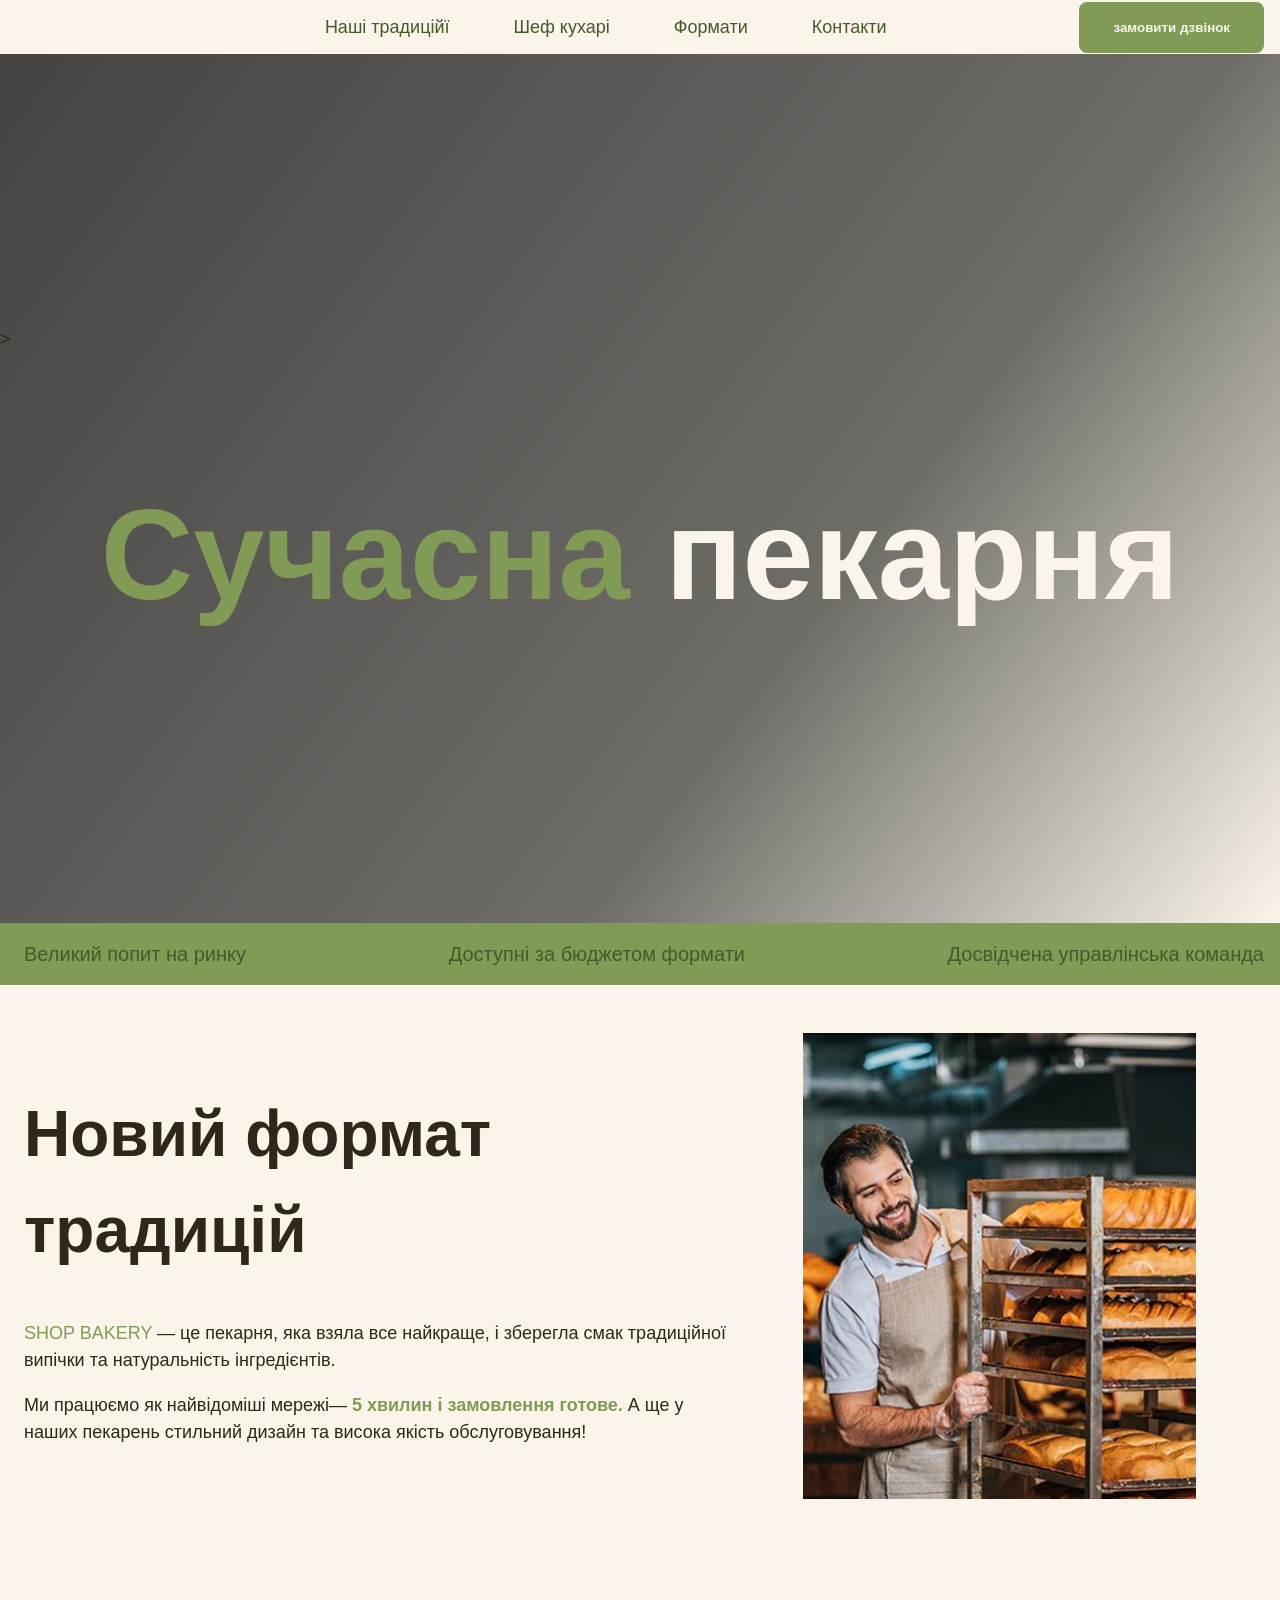
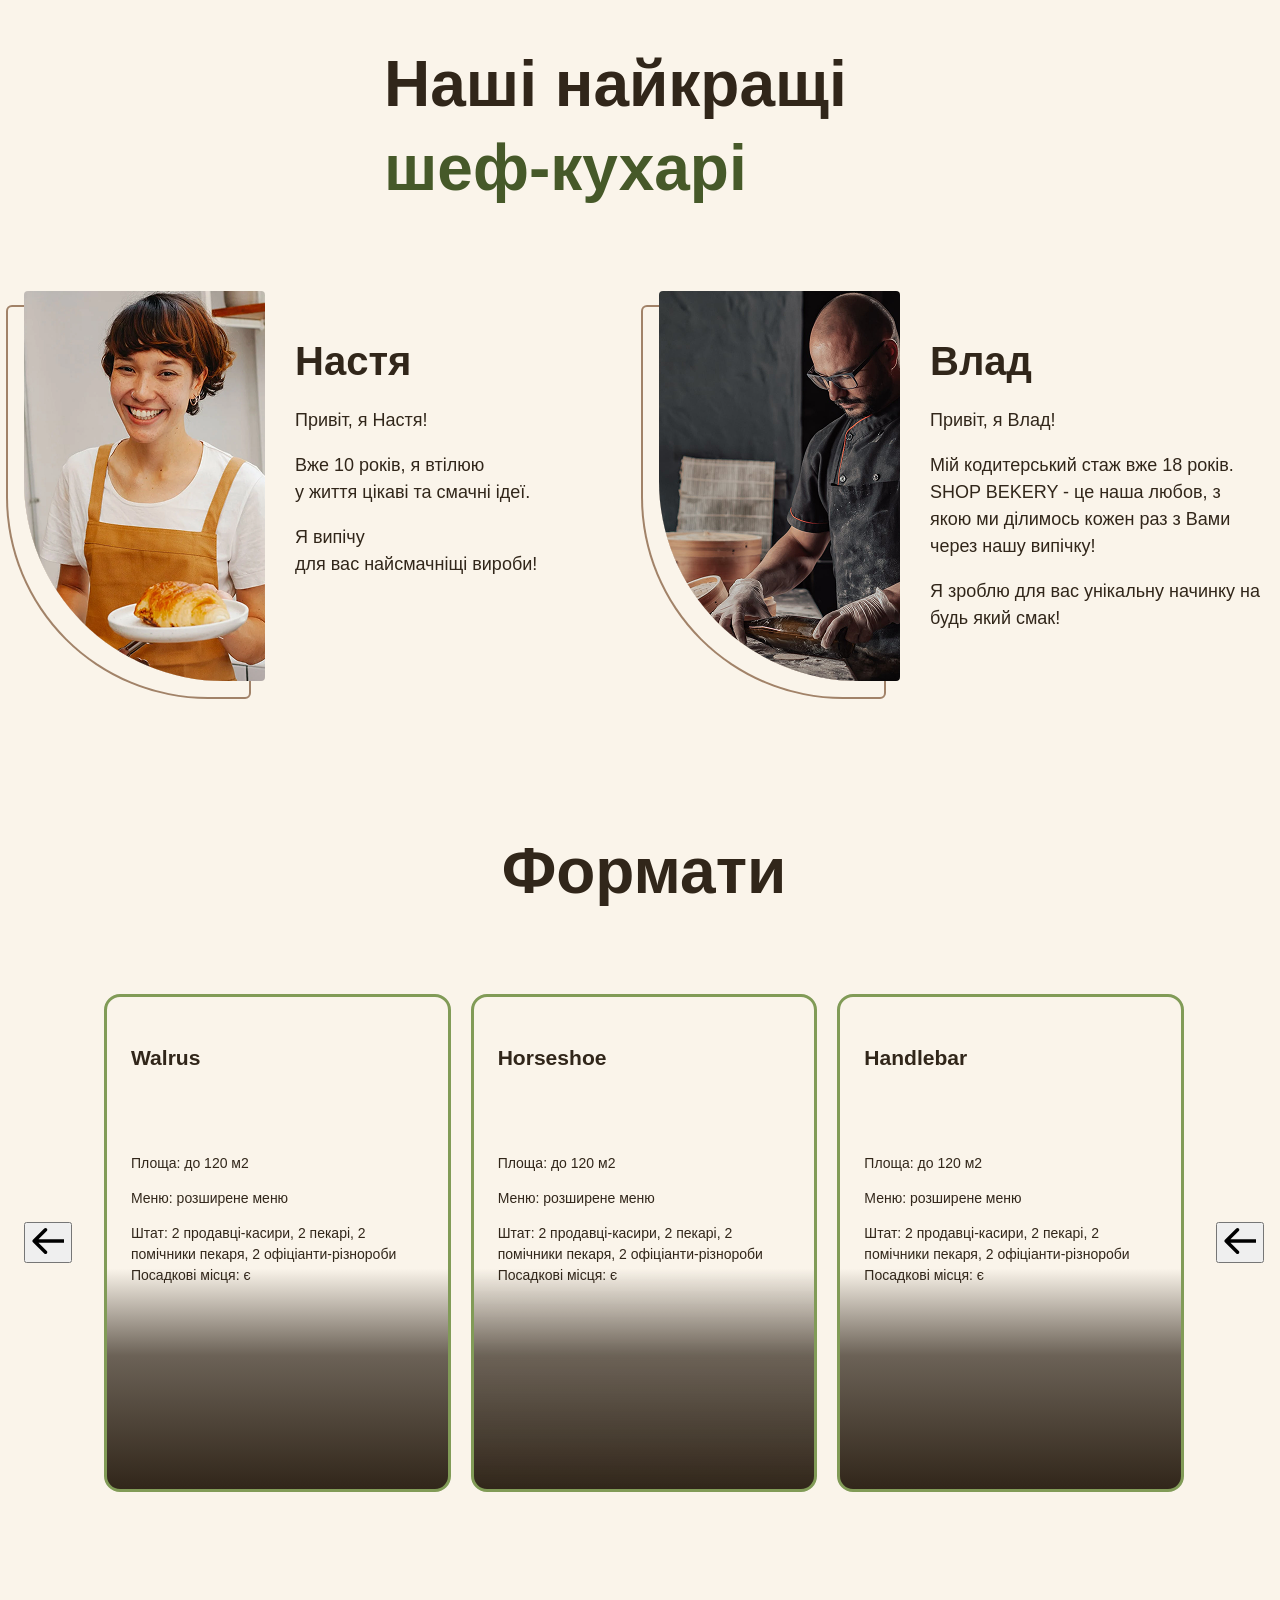
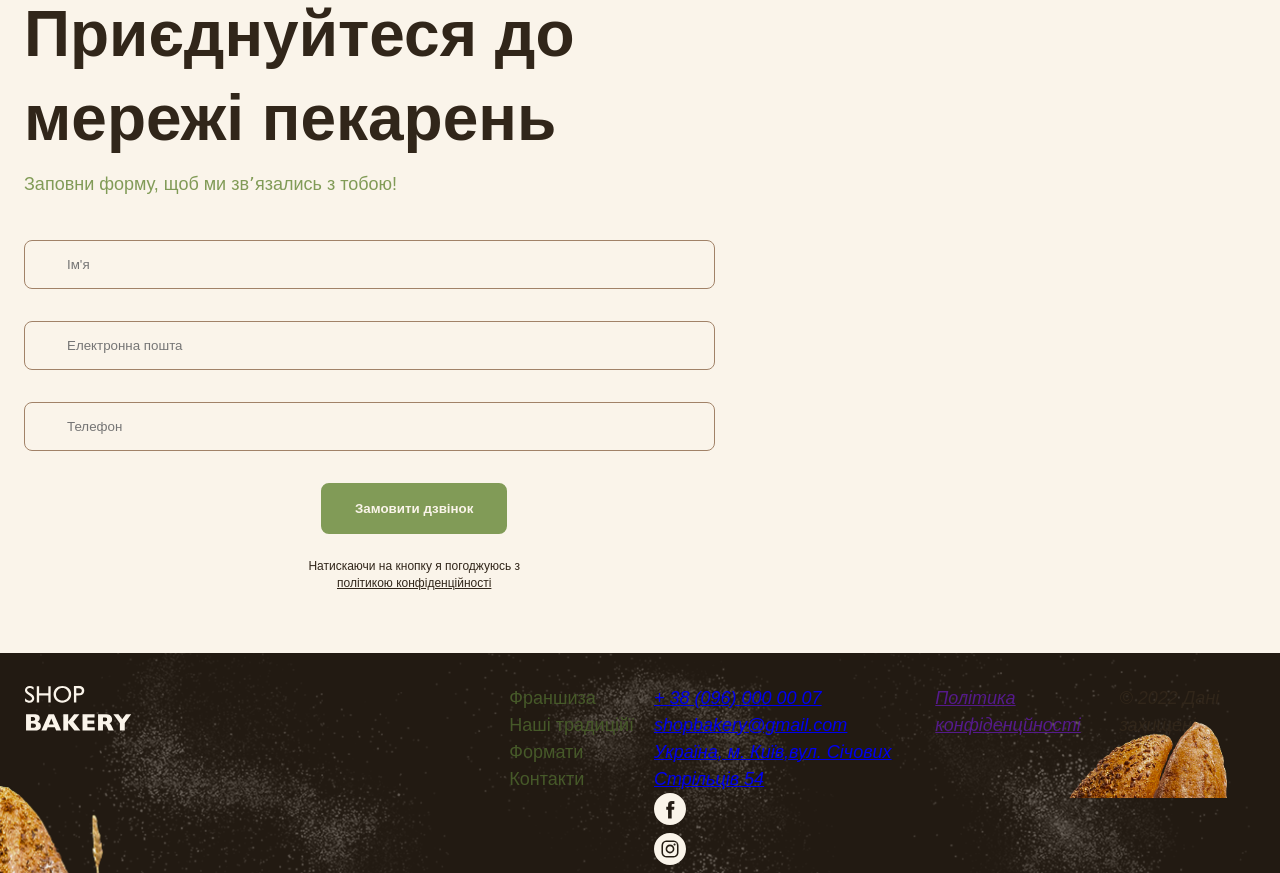
==== index.html @ 44344d1f "Add files via upload" ====
<!DOCTYPE html>
<html lang="uk">
<head>
    <meta charset="UTF-8">
    <meta name="viewport" content="width=device-width, initial-scale=1.0">
    <title>Сучасна пекарня</title>
</head>
<style>
</style>
<link rel="stylesheet" href="./css/main.css">
<body>
  <header class="header">
    <div class="container">
        <div class="header__header-container">
             <a href="./index.html">
            <img src="./images/logo.svg" alt="Логотип сучасної пекарні">
        </a>
    <nav class="header__header-nav">
        <ul class="header__header-menu">
            <li><a class="link" href="#traditions-section section">Наші традиційї</a></li>
            <li><a class="link" href="#cookers-section">Шеф кухарі</a></li>
            <li><a class="link" href="#formates-section">Формати</a></li>
            <li><a class="link" href="#contakts-section">Контакти</a></li>
        </ul>
    </nav>
    <button class="header__button button modal-button-open" type="button">замовити дзвінок</button>

    <button class="header__burger menu-button-open" type="button">
        <svg width="24px" height="24px">
            <use href="./images/icons.svg#icon-menu-2"></use>
        </svg>
    </button>
    <div class="mobile-menu">
        <button class="menu-button-close mobile-menu__button-close" type="button">
            Close
        </button>
    </div>
    </header></div>
    </div>
  <main>
     <section class="hero-section">
        <div class="container"></div>>
        <h1 class="hero-section__hero-title"><span class="hero-section__hero-title--accent">Сучасна</span> пекарня</h1>
        </div>
     </section>
     <section class="advantges-section">
        <div class="container"><h2 class="hidden">Наші переваги</h2>
        <ul class="advantages-section__list">
            <li class="advantages-section__items">Великий попит на ринку</li>
            <li class="advantages-section__items">Доступні за бюджетом формати</li>
            <li class="advantages-section__items">Досвідчена управлінська команда</li>
        </ul></div>
     </section>
    <section class="traditions-section section">
        <div class="container" id="traditions-section section">
            <div class="traditions-section__container">
                <div class="traditions-section__content">
                    <h2 class="traditions-section__tittle">Новий формат традицій
                    </h2>
                    <p>
                        <span class="traditions-section__text traditions-section__text--uppercase">shop bakery</span> — це пекарня, яка взяла все найкраще, і зберегла смак
                         традиційної випічки та натуральність інгредієнтів.</p>

                    <p class="traditions-section__text traditions-section__text--limited">
                        Ми працюємо як найвідоміші мережі—
                        <span class="traditions-section__text traditions-section__text--brand">5 хвилин і замовлення готове.</span>
                        А ще у наших пекарень стильний дизайн
                        та висока якість обслуговування!</p>
                </div>
                <img src="./images/65.png" alt="Чоловік пекар дивиться на батони із посмішкою">
           <div>
        </div>
    </section>
    <section class="chefs-section">
        <div class="container" id="cookers-section">
            <h2 class="chefs-section__title section__title section__title--centered">Наші найкращі
            <span class="span">шеф-кухарі</span></h2>
            <ul class="chefs-list">
                <li class="chefs-item">
                    <article class="chefs-card">
                        <img class="chefs-image"
                         src="./images/настя.png"
                          alt="nastia-chef">
                        <div class="chef-description"><h3 class="chef-tittle">Настя</h3>
                        <p class="chef-text">Привіт, я Настя!</p>
                        <p class="chef-text">Вже <span class="accent">10</span> років, я втілюю <br>
                            у життя цікаві та смачні ідеї.</p>
                        <p class="chef-text">Я випічу <br> для вас
                            найсмачніщі вироби!</p>
                        </div>
                    </article>
                </li>
                <li class="chefs-item">
                    <article class="chefs-card">
                        <img 
                        class="chefs-image" 
                        src="./images/влад.png" 
                        alt="vlad-chef">
                       <div class="chef-description"><h3 class="chef-tittle">Влад</h3>
                        <p class="chef-text">Привіт, я Влад!</p>
                        <p class="chef-text">Мій кодитерський стаж вже 18 років. SHOP BEKERY - це наша любов, з якою ми ділимось кожен раз з Вами
                            через нашу
                            випічку!</p>
                        <p class="chef-text">Я зроблю для вас унікальну начинку на будь який смак!</p>
                    </div>
                    </article>
                </li>
            </ul>
        </div>
    </section>
    <section class="formates-section">
        <div class="container" id="formates-section">
        <h2 class="formates-section__title section__title formates-section__title--centered">Формати</h2>
        <div class="formates-section__container">
            <button class="carousel-button" type="button">
            <svg class="carousel-arrow" width="32" height="32">
                <use href="./images/icons.svg#icon-la"></use>
            </svg>
        </button>
        <ul class="formates-section__list">
            <li class="formates-section__item">
                <article class="formates-section__card">
                    <h3 class="formate-tittle" lang="en">Walrus</h3>
                    <div class="formates-section__text">
                    <p>Площа: до 120 м2</p>
                    <p>Меню: розширене меню</p>
                    <p>Штат: 2 продавці-касири, 2 пекарі, 2 помічники пекаря, 2 офіціанти-різнороби
                    Посадкові місця: є</p>
                    </div>
                </article>
            </li>
            <li class="formates-section__item">
                <article class="formates-section__card">
                    <h3 class="formate-tittle" lang="en">Horseshoe</h3>
                    <div class="formates-section__text">
                        <p>Площа: до 120 м2</p>
                        <p>Меню: розширене меню</p>
                        <p>Штат: 2 продавці-касири, 2 пекарі, 2 помічники пекаря, 2 офіціанти-різнороби
                            Посадкові місця: є</p>
                    </div>
                </article>
            </li>
            <li class="formates-section__item">
                <article class="formates-section__card">
                    <h3 class="formate-tittle" lang="en">Handlebar</h3>
                    <div class="formates-section__text">
                        <p>Площа: до 120 м2</p>
                        <p>Меню: розширене меню</p>
                        <p>Штат: 2 продавці-касири, 2 пекарі, 2 помічники пекаря, 2 офіціанти-різнороби
                            Посадкові місця: є</p>
                    </div>
                </article>
            </li>
        </ul>
        <button class="carousel-button next" type="button">
            <svg class="carousel-arrow" width="32" height="32">
                <use href="./images/icons.svg#icon-la"></use>
            </svg>
        </button></div>
        </div>
    </section>
    <section class="contact-section section">
        <div class="container" class="contakts-title section section" id="contakts-section">
            <div class="contacts-section__container">
                <div class="contact-form">
        <h2 class="contacts-section__title section__title">Приєднуйтеся до мережі пекарень
        </h2>
       <p class="contacts-section__form-text">Заповни форму, щоб ми звʼязались з тобою!</p>
    <form name="contacts-section__form" autocomplete="off" novalidate>
        <div class="contacts-section__form-field">
            <label class="contacts-section__form-lable hidden" for="user-name">Ім'я</label>
            <input class="contacts-section__input" type="text" id="user-ea" name="user-ea" placeholder="Ім'я">
    
        </div>
        <div class="contacts-section__form-field">
            <label class="contacts-section__form-lable hidden" for="user-ea">Електронна пошта</label>
            <input class="contacts-section__input" type="text" id="user-phone" name="user-phone" placeholder="Електронна пошта">
    
    
        </div>
        <div class="contacts-section__form-field">
            <label class="contacts-section__form-lable hidden" for="user-name">Телефон</label>
            <input class="contacts-section__input" type="text" id="user-phone" name="user-phone" placeholder="Телефон">

    
        </div>
    
        <button class="form-button button" type="submit">Замовити дзвінок</button>
        <p class="useless">Натискаючи на кнопку я погоджуюсь з<br> <a class="useless-link" href="#">політикою конфіденційності</a></p>
    </form>
                </div>
        <iframe class="contact-section__map"
            src="https://www.google.com/maps/embed?pb=!1m18!1m12!1m3!1d2540.1636289098738!2d30.4912733!3d50.4566776!2m3!1f0!2f0!3f0!3m2!1i1024!2i768!4f13.1!3m3!1m2!1s0x40d4ce637c006b2d%3A0xaf86385f19996ff0!2z0YPQuy4g0KHQtdGH0LXQstGL0YUg0KHRgtGA0LXQu9GM0YbQvtCyLCA1NCwg0JrQuNC10LIsIDAyMDAw!5e0!3m2!1sru!2sua!4v1757443994621!5m2!1sru!2sua"
            width="603" height="595" style="border:0;" allowfullscreen="" loading="lazy"
            referrerpolicy="no-referrer-when-downgrade"></iframe>
        </div>
       </div>
    </section>
  </main>
      <footer class="footer">
   <div class="container">
    <div class="footer-container">
<nav class="footer-nav">
    <a class="footer-logo" href="#">
        <img src="./images/logo.svg" alt="Логотип сучасної пекарні">
    </a>
    <ul class="footer.menu">
        <li><a class="link href=" #">Франшиза</a></li>
        <li><a class="link href=" #">Наші традиційї</a></li>
        <li><a class="link href=" #">Формати</a></li>
        <li><a class="link href=" #">Контакти</a></li>
    </ul>
</nav>  
<address class="footer-adress">
    <div class="footer-info">
        <ul class="adress-list">
        <li class="adress-link"><a href="tel:+380960000007">+ 38 (096) 000 00 07</a></li>
        <li class="adress-link"><a href="mailto:shopbakery@gmail.com">shopbakery@gmail.com</a></li>
        <li class="adress-link"><a href="https://maps.app.goo.gl/cxNwpMxMrRdcYvzR8" target="_blank">Україна, м. Київ,вул. Січових Стрільців 54 </a></li>
         <li>
                <a href="#">
                    <svg class="adress-icons" width="32" height="32">
                        <use href="./images/icons.svg#icon-facebook_black_logo_icon_147136-1"></use>
                    </svg>
                </a>
         </li>
     <li>
                <a href="#">
                <svg class="adress-icons" width="32" height="32">
                        <use href="./images/icons.svg#icon-instagram_black_logo_icon_147122-1"></use>
                 </svg>
            </a>
            <div class="adress-info">
                </li>
                </ul>
                <a href="" target="_blank">Політика конфіденцйності</a>
                <p>&copy; 2022 Дані захищені</p>
            </div>
</div>
</address></div>
</div>
      </footer>
      <div class="backdrop is-hidden">
      <div class="modal">
        <button class="modal-button-close" type="button">Close</button>
        <h2 class="form-tittle">Замовити дзвінок</h2>
        <p class="form-trxt">Залишіть заявку та наш спеціаліст зв'яжеться з Вами!</p>
        <form name="contacts-section__form" autocomplete="off" novalidate>
            <div class="contacts-section__form-field">
                <label class="contacts-section__form-lable hidden" for="user-name">Ім'я</label>
                <input class="contacts-section__input" type="text" id="user-ea" name="user-ea" placeholder="Ім'я">
        
            </div>
            <div class="contacts-section__form-field">
                <label class="contacts-section__form-lable hidden" for="user-ea">Електронна пошта</label>
                <input class="contacts-section__input" type="text" id="user-phone" name="user-phone"
                    placeholder="Електронна пошта">
        
        
            </div>
            <div class="contacts-section__form-field">
                <label class="contacts-section__form-lable hidden" for="user-name">Телефон</label>
                <input class="contacts-section__input" type="text" id="user-phone" name="user-phone" placeholder="Телефон">
        
        
            </div>
        
            <button class="form-button button" type="submit">Замовити дзвінок</button>
            <p class="useless">Натискаючи на кнопку я погоджуюсь з<br> <a class="useless-link" href="#">політикою
                    конфіденційності</a></p>
        </form>
      </div>
    </div>
</body>
<script src="./js/modal.js"></script>
<script src="./js/mobile-menu.js"></script>
</html>
---- css/main.css ----
@charset "UTF-8";
/* poppins-100 - latin */
@font-face {
  font-display: swap;
  /* Check https://developer.mozilla.org/en-US/docs/Web/CSS/@font-face/font-display for other options. */
  font-family: "Poppins";
  font-style: normal;
  font-weight: 100;
  src: url("../fonts/poppins-v23-latin-100.woff2") format("woff2");
  /* Chrome 36+, Opera 23+, Firefox 39+, Safari 12+, iOS 10+ */
}
/* poppins-100italic - latin */
@font-face {
  font-display: swap;
  /* Check https://developer.mozilla.org/en-US/docs/Web/CSS/@font-face/font-display for other options. */
  font-family: "Poppins";
  font-style: italic;
  font-weight: 100;
  src: url("../fonts/poppins-v23-latin-100italic.woff2") format("woff2");
  /* Chrome 36+, Opera 23+, Firefox 39+, Safari 12+, iOS 10+ */
}
/* poppins-200 - latin */
@font-face {
  font-display: swap;
  /* Check https://developer.mozilla.org/en-US/docs/Web/CSS/@font-face/font-display for other options. */
  font-family: "Poppins";
  font-style: normal;
  font-weight: 200;
  src: url("../fonts/poppins-v23-latin-200.woff2") format("woff2");
  /* Chrome 36+, Opera 23+, Firefox 39+, Safari 12+, iOS 10+ */
}
/* poppins-200italic - latin */
@font-face {
  font-display: swap;
  /* Check https://developer.mozilla.org/en-US/docs/Web/CSS/@font-face/font-display for other options. */
  font-family: "Poppins";
  font-style: italic;
  font-weight: 200;
  src: url("../fonts/poppins-v23-latin-200italic.woff2") format("woff2");
  /* Chrome 36+, Opera 23+, Firefox 39+, Safari 12+, iOS 10+ */
}
/* poppins-300 - latin */
@font-face {
  font-display: swap;
  /* Check https://developer.mozilla.org/en-US/docs/Web/CSS/@font-face/font-display for other options. */
  font-family: "Poppins";
  font-style: normal;
  font-weight: 300;
  src: url("../fonts/poppins-v23-latin-300.woff2") format("woff2");
  /* Chrome 36+, Opera 23+, Firefox 39+, Safari 12+, iOS 10+ */
}
/* poppins-300italic - latin */
@font-face {
  font-display: swap;
  /* Check https://developer.mozilla.org/en-US/docs/Web/CSS/@font-face/font-display for other options. */
  font-family: "Poppins";
  font-style: italic;
  font-weight: 300;
  src: url("../fonts/poppins-v23-latin-300italic.woff2") format("woff2");
  /* Chrome 36+, Opera 23+, Firefox 39+, Safari 12+, iOS 10+ */
}
/* poppins-regular - latin */
@font-face {
  font-display: swap;
  /* Check https://developer.mozilla.org/en-US/docs/Web/CSS/@font-face/font-display for other options. */
  font-family: "Poppins";
  font-style: normal;
  font-weight: 400;
  src: url("../fonts/poppins-v23-latin-regular.woff2") format("woff2");
  /* Chrome 36+, Opera 23+, Firefox 39+, Safari 12+, iOS 10+ */
}
/* poppins-italic - latin */
@font-face {
  font-display: swap;
  /* Check https://developer.mozilla.org/en-US/docs/Web/CSS/@font-face/font-display for other options. */
  font-family: "Poppins";
  font-style: italic;
  font-weight: 400;
  src: url("../fonts/poppins-v23-latin-italic.woff2") format("woff2");
  /* Chrome 36+, Opera 23+, Firefox 39+, Safari 12+, iOS 10+ */
}
/* poppins-500 - latin */
@font-face {
  font-display: swap;
  /* Check https://developer.mozilla.org/en-US/docs/Web/CSS/@font-face/font-display for other options. */
  font-family: "Poppins";
  font-style: normal;
  font-weight: 500;
  src: url("../fonts/poppins-v23-latin-500.woff2") format("woff2");
  /* Chrome 36+, Opera 23+, Firefox 39+, Safari 12+, iOS 10+ */
}
/* poppins-500italic - latin */
@font-face {
  font-display: swap;
  /* Check https://developer.mozilla.org/en-US/docs/Web/CSS/@font-face/font-display for other options. */
  font-family: "Poppins";
  font-style: italic;
  font-weight: 500;
  src: url("../fonts/poppins-v23-latin-500italic.woff2") format("woff2");
  /* Chrome 36+, Opera 23+, Firefox 39+, Safari 12+, iOS 10+ */
}
/* poppins-600 - latin */
@font-face {
  font-display: swap;
  /* Check https://developer.mozilla.org/en-US/docs/Web/CSS/@font-face/font-display for other options. */
  font-family: "Poppins";
  font-style: normal;
  font-weight: 600;
  src: url("../fonts/poppins-v23-latin-600.woff2") format("woff2");
  /* Chrome 36+, Opera 23+, Firefox 39+, Safari 12+, iOS 10+ */
}
/* poppins-600italic - latin */
@font-face {
  font-display: swap;
  /* Check https://developer.mozilla.org/en-US/docs/Web/CSS/@font-face/font-display for other options. */
  font-family: "Poppins";
  font-style: italic;
  font-weight: 600;
  src: url("../fonts/poppins-v23-latin-600italic.woff2") format("woff2");
  /* Chrome 36+, Opera 23+, Firefox 39+, Safari 12+, iOS 10+ */
}
/* poppins-700 - latin */
@font-face {
  font-display: swap;
  /* Check https://developer.mozilla.org/en-US/docs/Web/CSS/@font-face/font-display for other options. */
  font-family: "Poppins";
  font-style: normal;
  font-weight: 700;
  src: url("../fonts/poppins-v23-latin-700.woff2") format("woff2");
  /* Chrome 36+, Opera 23+, Firefox 39+, Safari 12+, iOS 10+ */
}
/* poppins-700italic - latin */
@font-face {
  font-display: swap;
  /* Check https://developer.mozilla.org/en-US/docs/Web/CSS/@font-face/font-display for other options. */
  font-family: "Poppins";
  font-style: italic;
  font-weight: 700;
  src: url("../fonts/poppins-v23-latin-700italic.woff2") format("woff2");
  /* Chrome 36+, Opera 23+, Firefox 39+, Safari 12+, iOS 10+ */
}
/* poppins-800 - latin */
@font-face {
  font-display: swap;
  /* Check https://developer.mozilla.org/en-US/docs/Web/CSS/@font-face/font-display for other options. */
  font-family: "Poppins";
  font-style: normal;
  font-weight: 800;
  src: url("../fonts/poppins-v23-latin-800.woff2") format("woff2");
  /* Chrome 36+, Opera 23+, Firefox 39+, Safari 12+, iOS 10+ */
}
/* poppins-800italic - latin */
@font-face {
  font-display: swap;
  /* Check https://developer.mozilla.org/en-US/docs/Web/CSS/@font-face/font-display for other options. */
  font-family: "Poppins";
  font-style: italic;
  font-weight: 800;
  src: url("../fonts/poppins-v23-latin-800italic.woff2") format("woff2");
  /* Chrome 36+, Opera 23+, Firefox 39+, Safari 12+, iOS 10+ */
}
/* poppins-900 - latin */
@font-face {
  font-display: swap;
  /* Check https://developer.mozilla.org/en-US/docs/Web/CSS/@font-face/font-display for other options. */
  font-family: "Poppins";
  font-style: normal;
  font-weight: 900;
  src: url("../fonts/poppins-v23-latin-900.woff2") format("woff2");
  /* Chrome 36+, Opera 23+, Firefox 39+, Safari 12+, iOS 10+ */
}
/* poppins-900italic - latin */
@font-face {
  font-display: swap;
  /* Check https://developer.mozilla.org/en-US/docs/Web/CSS/@font-face/font-display for other options. */
  font-family: "Poppins";
  font-style: italic;
  font-weight: 900;
  src: url("../fonts/poppins-v23-latin-900italic.woff2") format("woff2");
  /* Chrome 36+, Opera 23+, Firefox 39+, Safari 12+, iOS 10+ */
}
:root {
  --color-brand-light: #819b57;
  --color-primary-dark: #31261a;
  --color-primary-light: #faf4ea;
  --color-primary-light: #465929;
  --color-primary-grey: #a18268;
  --color-background: #faf4ea;
}

ul {
  list-style: none;
  margin: 0;
  padding: 0;
}

* ::after,
::before {
  box-sizing: border-box;
}

body {
  color: var(--color-primary-dark);
  background-color: var(--color-background);
  font-family: "Poppins", sans-serif;
  font-size: 18px;
  font-weight: 400;
  line-height: 1.5;
  margin: 0;
}

h1,
h2,
h3,
h4,
h5,
h6 {
  margin-bottom: 80px;
}

a {
  display: inline-block;
}

p {
  display: block;
  margin-top: 0;
}

section {
  padding-top: 96px;
}

.container {
  width: 100%;
  max-width: 1240px;
  margin: 0 auto;
  padding: 0 24px;
}

.hidden {
  position: absolute;
  left: -10000px;
  top: auto;
  width: 1px;
  height: 1px;
  overflow: hidden;
}

.button {
  color: var(--color-background);
  background: var(--color-brand-light);
  border: 2px solid var(--color-brand-light);
  border-radius: 8px;
  cursor: pointer;
  font-weight: 600;
  padding: 16px 32px;
}

.button:hover {
  color: var(--color-brand-dark);
  background-color: transparent;
}

.button:focus {
  background-color: pink;
}

.link {
  color: var(--color-primary-light);
  cursor: pointer;
  text-decoration: none;
  transition: color 0.3s;
}

.link:hover {
  color: var(--color-brand-light);
  font-weight: 600;
}

.header {
  position: sticky;
  top: 0;
  left: 0;
  width: 100%;
}
.header__header-container {
  display: flex;
  align-items: center;
  gap: 40px;
}
.header__header-nav {
  display: flex;
  align-items: center;
  flex-grow: 1;
  gap: 40px;
}
.header__header-menu {
  display: none;
}
@media screen and (min-width: 1200px) {
  .header__header-menu {
    display: flex;
    gap: 64px;
    flex-grow: 1;
    justify-content: center;
  }
}
.header__button {
  display: none;
}
@media screen and (min-width: 1200px) {
  .header__button {
    display: block;
  }
}
.header__burger {
  display: block;
  background-color: transparent;
  border: none;
  fill: var(--color-primary-dark);
}
@media screen and (min-width: 1200px) {
  .header__burger {
    display: none;
  }
}

.hero-section {
  padding: 272px 0;
  background-image: linear-gradient(127deg, rgba(18, 18, 17, 0.78) 0%, rgba(18, 18, 17, 0.6) 63.89%, rgba(18, 18, 17, 0) 100%), url(../images/комфортна\ пекарня.svg);
  background-repeat: no-repeat;
  background-position: center top;
  background-size: cover;
}
.hero-section__hero-title {
  color: var(--color-background);
  font-family: "Poppins", sans-serif;
  font-weight: 900;
  font-size: 124px;
  text-align: center;
  margin-bottom: 0;
}
.hero-section__hero-title--accent {
  color: var(--color-brand-light);
}
@media screen and (min-width: 768px) {
  .hero-section__hero-title {
    font-size: 128px;
    line-height: 1.5;
  }
}

.mobile-menu {
  position: fixed;
  top: 0;
  left: 0;
  width: 100%;
  height: 100%;
  background-color: var(--color-background);
  transform: translateX(-100%);
  transform: translate 0.3s;
}
.mobile-menu.is-open {
  transform: translateX(0);
}
.mobile-menu__button-close {
  position: absolute;
  top: 16px;
  right: 24px;
}

/* advantaages-section*/
.advantges-section {
  background-color: var(--color-brand-light);
  padding: 16px 0;
}

.advantages-section__list {
  display: flex;
  justify-content: space-between;
  gap: 40px;
}

.section__title {
  font-weight: 900;
  font-size: 64px;
  line-height: 131%;
}

.section__title {
  color: var(--color-primary-dark);
}

.advantages-section__items {
  color: var(--color-primary-light);
  font-weight: 300;
  font-size: 20px;
}

/*chfes-section*/
.chefs-section__title {
  max-width: 520px;
  margin: 0 auto 80px;
  position: relative;
  font-size: 64px;
}
.chefs-section__title--centered {
  text-align: center;
}

.span {
  color: #465929;
}

.chefs-tittle.span {
  color: var(--color-brand-light);
}

.chef-tittle {
  font-size: 40px;
  font-weight: 600;
  margin-bottom: 16px;
  position: relative;
}

.chefs-tittle::before,
.chefs-tittle::after {
  position: absolute;
  bottom: 24px;
  width: 352px;
  border: 2px solid var(--color-primary-grey);
  content: "";
}

.chefs-tittle::after {
  right: 0;
}

.chefs-tittle::before {
  left: 0;
}

.chefs-image {
  border-radius: 4px 4px 4px 200px;
  box-shadow: -16px 16px 0 0 var(--color-background), -16px 16px 0 2px var(--color-primary-grey);
}

.chefs-list {
  display: flex;
  gap: 30px;
}

.chefs-item {
  display: flex;
  flex-basis: calc((100% - 30px) / 2);
}

.chefs-card {
  display: flex;
  gap: 30px;
}

/*traditions-sector*/
.traditions-section {
  padding-top: 96px;
}
.traditions-section__container {
  display: flex;
  justify-content: space-between;
  gap: 40px;
}
.traditions-section__content {
  max-width: 710px;
}
.traditions-section__tittle {
  font-size: 64px;
  margin-bottom: 42px;
}
.traditions-section__text--uppercase {
  color: var(--color-brand-light);
  text-transform: uppercase;
}
.traditions-section__text--brand {
  color: var(--color-brand-light);
  font-weight: 600;
}

/*formates section*/
.formates-section__container {
  display: flex;
  gap: 32px;
  align-items: center;
}
.formates-section .formates-section__card {
  height: 444px;
  border: solid var(--color-brand-light);
  background: linear-gradient(180deg, rgba(49, 38, 26, 0) 55.21%, rgba(49, 38, 26, 0.71) 72.92%, #31261a 100%);
  border-radius: 16px;
  padding: 24px;
  transition: transform 0.3s;
}
.formates-section .formates-section__card:hover {
  transform: scale(1.05);
}
.formates-section__title {
  font-size: 64px;
  font-weight: 900;
}
.formates-section__title--centered {
  margin-bottom: 80px;
  text-align: center;
}
.formates-section__text {
  font-size: 14px;
  font-weight: 300;
}
.formates-section__list {
  display: flex;
  gap: 20px;
}
.formates-section__item {
  flex-basis: 33.3333333333%;
}

/*contacts-section*/
.contacts-section {
  padding-bottom: 96px;
}
.contacts-section__container {
  display: flex;
  gap: 32px;
}
.contacts-section__title {
  margin-bottom: 10px;
}
.contacts-section__map {
  flex-shrink: 0;
  border: none;
  border-radius: 16px;
  padding-top: 96px;
}

/*footer*/
.footer {
  padding-top: 32px;
  position: relative;
}

.footer-container {
  gap: 20px;
  display: flex;
}

.footer-nav {
  display: flex;
  flex-basis: 50%;
  gap: 20px;
}

.footer-adress {
  display: flex;
  flex-basis: 50%;
  gap: 20px;
}

.footer-info {
  display: flex;
}

.footer-logo {
  flex-grow: 1;
}

.footer.menu {
  flex-grow: 1;
}

.adress-list,
.address-info {
  flex-grow: 1;
}

.footer::before {
  width: 180px;
  height: 120px;
  background-size: 100%;
  bottom: 0;
  position: absolute;
  background-image: url("../images/1bread.png");
  content: "";
}

.footer::after {
  width: 278px;
  height: 213px;
  background-size: 100%;
  bottom: 0;
  right: 0;
  position: absolute;
  background-repeat: no-repeat;
  background-image: url("../images/2breads.png");
  content: "";
}

.information {
  color: var(--color-background);
  font-weight: 600;
}

.footer {
  background-image: url("../images/ff.png");
  background-color: var(--color-primary-dark);
  background-repeat: no-repeat;
  background-size: cover;
  background-position: center;
}

.adress-link {
  -moz-columns: var(--color-primary-light);
       columns: var(--color-primary-light);
  font-style: 16px;
  font-weight: 300;
  text-decoration: none;
}

.adress-link:hover {
  color: var(--color-brand-light);
}

.adress-icons {
  fill: var(--color-background);
}

.adress-icons:hover {
  stroke: var(--color-brand-light);
  stroke-width: 1.5px;
}

.section {
  padding: 48px 0;
}

/*Modal*/
.backdrop {
  display: flex;
  justify-content: center;
  align-items: center;
  position: fixed;
  padding: 20px;
  top: 0;
  bottom: 0;
  right: 0;
  left: 0;
  background-color: rgba(0, 0, 0, 0.5);
  transition: opacity 0.3s, visibility 0.3s;
}

.backdrop.is-hidden {
  opacity: 0;
  visibility: hidden;
  pointer-events: none;
}

.modal {
  position: relative;
  width: 100%;
  border-radius: 48px;
  padding: 128px;
  max-width: 723px;
  max-height: 681px;
  height: 100%;
  background-color: var(--color-background);
  border-radius: 32px;
  overflow: auto;
}

.modal-button-close {
  position: absolute;
  top: 40px;
  right: 40px;
  transition-property: transform;
  transition-duration: 1s;
  border: 2px solid;
  border-radius: 32px;
  border-color: var(--color-brand-light);
  background-color: var(--color-brand-light);
  color: var(--color-primary-dark);
  font-weight: 300px;
  cursor: pointer;
}

.modal-button-close:hover {
  background-color: var(--color-background);
  transform: scale(1.5);
  transform: rotate(1turn);
}

/*Form*/
.contacts-section__form-tittle {
  margin-bottom: 0;
  font-weight: 900;
  font-size: 32px;
  text-align: center;
  margin-bottom: 10px;
}
.contacts-section__form-text {
  color: var(--color-brand-light);
  margin-bottom: 42px;
}
.contacts-section__input {
  padding: 16px 42px;
  width: 605px;
  border: 1px solid var(--color-primary-grey);
  border-radius: 8px;
  background-color: transparent;
}
.contacts-section__form-field {
  position: relative;
  margin-bottom: 32px;
}
.contacts-section__form-lable {
  top: 16px;
  left: 42px;
  font-size: 16px;
  line-height: 1.17;
  color: var(--color-primary-grey);
  transition: transform 0.3s;
}
.contacts-section__input:focus {
  border-color: var(--color-brand-light);
  color: var(--color-primary-dark);
  outline: none;
}

.form-button {
  margin: 0 auto;
  display: block;
}

.useless {
  font-weight: 500;
  font-size: 12px;
  line-height: 146%;
  text-align: center;
  color: var(--color-primary-dark);
  padding-top: 24px;
}

.useless-link {
  color: var(--color-primary-dark);
}

.form-trxt {
  text-align: center;
  margin-bottom: 72px;
  color: var(--color-brand-light);
}/*# sourceMappingURL=main.css.map */
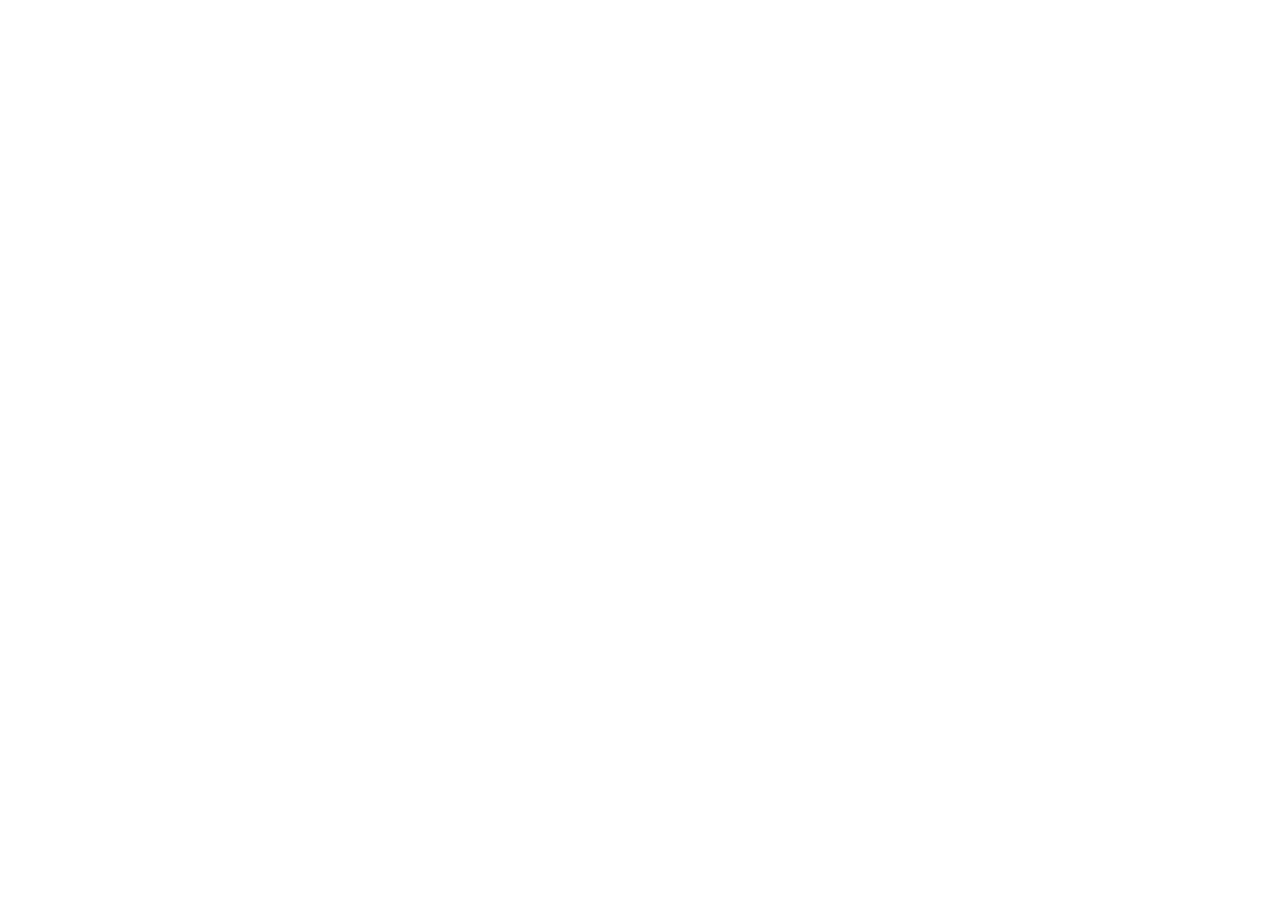
==== commit b997327e: "Add files via upload" ====
--- a/index.html
+++ b/index.html
@@ -1,278 +1,11 @@
-<!DOCTYPE html>
-<html lang="uk">
-<head>
-    <meta charset="UTF-8">
-    <meta name="viewport" content="width=device-width, initial-scale=1.0">
-    <title>Сучасна пекарня</title>
-</head>
-<style>
-</style>
-<link rel="stylesheet" href="./css/main.css">
-<body>
-  <header class="header">
-    <div class="container">
-        <div class="header__header-container">
-             <a href="./index.html">
-            <img src="./images/logo.svg" alt="Логотип сучасної пекарні">
-        </a>
-    <nav class="header__header-nav">
-        <ul class="header__header-menu">
-            <li><a class="link" href="#traditions-section section">Наші традиційї</a></li>
-            <li><a class="link" href="#cookers-section">Шеф кухарі</a></li>
-            <li><a class="link" href="#formates-section">Формати</a></li>
-            <li><a class="link" href="#contakts-section">Контакти</a></li>
-        </ul>
-    </nav>
-    <button class="header__button button modal-button-open" type="button">замовити дзвінок</button>
-
-    <button class="header__burger menu-button-open" type="button">
-        <svg width="24px" height="24px">
-            <use href="./images/icons.svg#icon-menu-2"></use>
-        </svg>
-    </button>
-    <div class="mobile-menu">
-        <button class="menu-button-close mobile-menu__button-close" type="button">
-            Close
-        </button>
-    </div>
-    </header></div>
-    </div>
-  <main>
-     <section class="hero-section">
-        <div class="container"></div>>
-        <h1 class="hero-section__hero-title"><span class="hero-section__hero-title--accent">Сучасна</span> пекарня</h1>
-        </div>
-     </section>
-     <section class="advantges-section">
-        <div class="container"><h2 class="hidden">Наші переваги</h2>
-        <ul class="advantages-section__list">
-            <li class="advantages-section__items">Великий попит на ринку</li>
-            <li class="advantages-section__items">Доступні за бюджетом формати</li>
-            <li class="advantages-section__items">Досвідчена управлінська команда</li>
-        </ul></div>
-     </section>
-    <section class="traditions-section section">
-        <div class="container" id="traditions-section section">
-            <div class="traditions-section__container">
-                <div class="traditions-section__content">
-                    <h2 class="traditions-section__tittle">Новий формат традицій
-                    </h2>
-                    <p>
-                        <span class="traditions-section__text traditions-section__text--uppercase">shop bakery</span> — це пекарня, яка взяла все найкраще, і зберегла смак
-                         традиційної випічки та натуральність інгредієнтів.</p>
-
-                    <p class="traditions-section__text traditions-section__text--limited">
-                        Ми працюємо як найвідоміші мережі—
-                        <span class="traditions-section__text traditions-section__text--brand">5 хвилин і замовлення готове.</span>
-                        А ще у наших пекарень стильний дизайн
-                        та висока якість обслуговування!</p>
-                </div>
-                <img src="./images/65.png" alt="Чоловік пекар дивиться на батони із посмішкою">
-           <div>
-        </div>
-    </section>
-    <section class="chefs-section">
-        <div class="container" id="cookers-section">
-            <h2 class="chefs-section__title section__title section__title--centered">Наші найкращі
-            <span class="span">шеф-кухарі</span></h2>
-            <ul class="chefs-list">
-                <li class="chefs-item">
-                    <article class="chefs-card">
-                        <img class="chefs-image"
-                         src="./images/настя.png"
-                          alt="nastia-chef">
-                        <div class="chef-description"><h3 class="chef-tittle">Настя</h3>
-                        <p class="chef-text">Привіт, я Настя!</p>
-                        <p class="chef-text">Вже <span class="accent">10</span> років, я втілюю <br>
-                            у життя цікаві та смачні ідеї.</p>
-                        <p class="chef-text">Я випічу <br> для вас
-                            найсмачніщі вироби!</p>
-                        </div>
-                    </article>
-                </li>
-                <li class="chefs-item">
-                    <article class="chefs-card">
-                        <img 
-                        class="chefs-image" 
-                        src="./images/влад.png" 
-                        alt="vlad-chef">
-                       <div class="chef-description"><h3 class="chef-tittle">Влад</h3>
-                        <p class="chef-text">Привіт, я Влад!</p>
-                        <p class="chef-text">Мій кодитерський стаж вже 18 років. -SHOP BEKERY - це наша любов, з якою ми ділимось кожен раз з Вами
-                            через нашу
-                            випічку!</p>
-                        <p class="chef-text">Я зроблю для вас унікальну начинку на будь який смак!</p>
-                    </div>
-                    </article>
-                </li>
-            </ul>
-        </div>
-    </section>
-    <section class="formates-section">
-        <div class="container" id="formates-section">
-        <h2 class="formates-section__title section__title formates-section__title--centered">Формати</h2>
-        <div class="formates-section__container">
-            <button class="carousel-button" type="button">
-            <svg class="carousel-arrow" width="32" height="32">
-                <use href="./images/icons.svg#icon-la"></use>
-            </svg>
-        </button>
-        <ul class="formates-section__list">
-            <li class="formates-section__item">
-                <article class="formates-section__card">
-                    <h3 class="formate-tittle" lang="en">Walrus</h3>
-                    <div class="formates-section__text">
-                    <p>Площа: до 120 м2</p>
-                    <p>Меню: розширене меню</p>
-                    <p>Штат: 2 продавці-касири, 2 пекарі, 2 помічники пекаря, 2 офіціанти-різнороби
-                    Посадкові місця: є</p>
-                    </div>
-                </article>
-            </li>
-            <li class="formates-section__item">
-                <article class="formates-section__card">
-                    <h3 class="formate-tittle" lang="en">Horseshoe</h3>
-                    <div class="formates-section__text">
-                        <p>Площа: до 120 м2</p>
-                        <p>Меню: розширене меню</p>
-                        <p>Штат: 2 продавці-касири, 2 пекарі, 2 помічники пекаря, 2 офіціанти-різнороби
-                            Посадкові місця: є</p>
-                    </div>
-                </article>
-            </li>
-            <li class="formates-section__item">
-                <article class="formates-section__card">
-                    <h3 class="formate-tittle" lang="en">Handlebar</h3>
-                    <div class="formates-section__text">
-                        <p>Площа: до 120 м2</p>
-                        <p>Меню: розширене меню</p>
-                        <p>Штат: 2 продавці-касири, 2 пекарі, 2 помічники пекаря, 2 офіціанти-різнороби
-                            Посадкові місця: є</p>
-                    </div>
-                </article>
-            </li>
-        </ul>
-        <button class="carousel-button next" type="button">
-            <svg class="carousel-arrow" width="32" height="32">
-                <use href="./images/icons.svg#icon-la"></use>
-            </svg>
-        </button></div>
-        </div>
-    </section>
-    <section class="contact-section section">
-        <div class="container" class="contakts-title section section" id="contakts-section">
-            <div class="contacts-section__container">
-                <div class="contact-form">
-        <h2 class="contacts-section__title section__title">Приєднуйтеся до мережі пекарень
-        </h2>
-       <p class="contacts-section__form-text">Заповни форму, щоб ми звʼязались з тобою!</p>
-    <form name="contacts-section__form" autocomplete="off" novalidate>
-        <div class="contacts-section__form-field">
-            <label class="contacts-section__form-lable hidden" for="user-name">Ім'я</label>
-            <input class="contacts-section__input" type="text" id="user-ea" name="user-ea" placeholder="Ім'я">
-    
-        </div>
-        <div class="contacts-section__form-field">
-            <label class="contacts-section__form-lable hidden" for="user-ea">Електронна пошта</label>
-            <input class="contacts-section__input" type="text" id="user-phone" name="user-phone" placeholder="Електронна пошта">
-    
-    
-        </div>
-        <div class="contacts-section__form-field">
-            <label class="contacts-section__form-lable hidden" for="user-name">Телефон</label>
-            <input class="contacts-section__input" type="text" id="user-phone" name="user-phone" placeholder="Телефон">
-
-    
-        </div>
-    
-        <button class="form-button button" type="submit">Замовити дзвінок</button>
-        <p class="useless">Натискаючи на кнопку я погоджуюсь з<br> <a class="useless-link" href="#">політикою конфіденційності</a></p>
-    </form>
-                </div>
-        <iframe class="contact-section__map"
-            src="https://www.google.com/maps/embed?pb=!1m18!1m12!1m3!1d2540.1636289098738!2d30.4912733!3d50.4566776!2m3!1f0!2f0!3f0!3m2!1i1024!2i768!4f13.1!3m3!1m2!1s0x40d4ce637c006b2d%3A0xaf86385f19996ff0!2z0YPQuy4g0KHQtdGH0LXQstGL0YUg0KHRgtGA0LXQu9GM0YbQvtCyLCA1NCwg0JrQuNC10LIsIDAyMDAw!5e0!3m2!1sru!2sua!4v1757443994621!5m2!1sru!2sua"
-            width="603" height="595" style="border:0;" allowfullscreen="" loading="lazy"
-            referrerpolicy="no-referrer-when-downgrade"></iframe>
-        </div>
-       </div>
-    </section>
-  </main>
-      <footer class="footer">
-   <div class="container">
-    <div class="footer-container">
-<nav class="footer-nav">
-    <a class="footer-logo" href="#">
-        <img src="./images/logo.svg" alt="Логотип сучасної пекарні">
-    </a>
-    <ul class="footer.menu">
-        <li><a class="link href=" #">Франшиза</a></li>
-        <li><a class="link href=" #">Наші традиційї</a></li>
-        <li><a class="link href=" #">Формати</a></li>
-        <li><a class="link href=" #">Контакти</a></li>
-    </ul>
-</nav>  
-<address class="footer-adress">
-    <div class="footer-info">
-        <ul class="adress-list">
-        <li class="adress-link"><a href="tel:+380960000007">+ 38 (096) 000 00 07</a></li>
-        <li class="adress-link"><a href="mailto:shopbakery@gmail.com">shopbakery@gmail.com</a></li>
-        <li class="adress-link"><a href="https://maps.app.goo.gl/cxNwpMxMrRdcYvzR8" target="_blank">Україна, м. Київ,вул. Січових Стрільців 54 </a></li>
-         <li>
-                <a href="#">
-                    <svg class="adress-icons" width="32" height="32">
-                        <use href="./images/icons.svg#icon-facebook_black_logo_icon_147136-1"></use>
-                    </svg>
-                </a>
-         </li>
-     <li>
-                <a href="#">
-                <svg class="adress-icons" width="32" height="32">
-                        <use href="./images/icons.svg#icon-instagram_black_logo_icon_147122-1"></use>
-                 </svg>
-            </a>
-            <div class="adress-info">
-                </li>
-                </ul>
-                <a href="" target="_blank">Політика конфіденцйності</a>
-                <p>&copy; 2022 Дані захищені</p>
-            </div>
-</div>
-</address></div>
-</div>
-      </footer>
-      <div class="backdrop is-hidden">
-      <div class="modal">
-        <button class="modal-button-close" type="button">Close</button>
-        <h2 class="form-tittle">Замовити дзвінок</h2>
-        <p class="form-trxt">Залишіть заявку та наш спеціаліст зв'яжеться з Вами!</p>
-        <form name="contacts-section__form" autocomplete="off" novalidate>
-            <div class="contacts-section__form-field">
-                <label class="contacts-section__form-lable hidden" for="user-name">Ім'я</label>
-                <input class="contacts-section__input" type="text" id="user-ea" name="user-ea" placeholder="Ім'я">
-        
-            </div>
-            <div class="contacts-section__form-field">
-                <label class="contacts-section__form-lable hidden" for="user-ea">Електронна пошта</label>
-                <input class="contacts-section__input" type="text" id="user-phone" name="user-phone"
-                    placeholder="Електронна пошта">
-        
-        
-            </div>
-            <div class="contacts-section__form-field">
-                <label class="contacts-section__form-lable hidden" for="user-name">Телефон</label>
-                <input class="contacts-section__input" type="text" id="user-phone" name="user-phone" placeholder="Телефон">
-        
-        
-            </div>
-        
-            <button class="form-button button" type="submit">Замовити дзвінок</button>
-            <p class="useless">Натискаючи на кнопку я погоджуюсь з<br> <a class="useless-link" href="#">політикою
-                    конфіденційності</a></p>
-        </form>
-      </div>
-    </div>
-</body>
-<script src="./js/modal.js"></script>
-<script src="./js/mobile-menu.js"></script>
+<!doctype html>
+<html lang="en">
+  <head>
+    <meta charset="UTF-8" />
+    <meta name="viewport" content="width=device-width, initial-scale=1.0" />
+    <title>Document</title>
+  </head>
+  <body>
+    <script src="./inndex.js"></script>
+  </body>
 </html>
